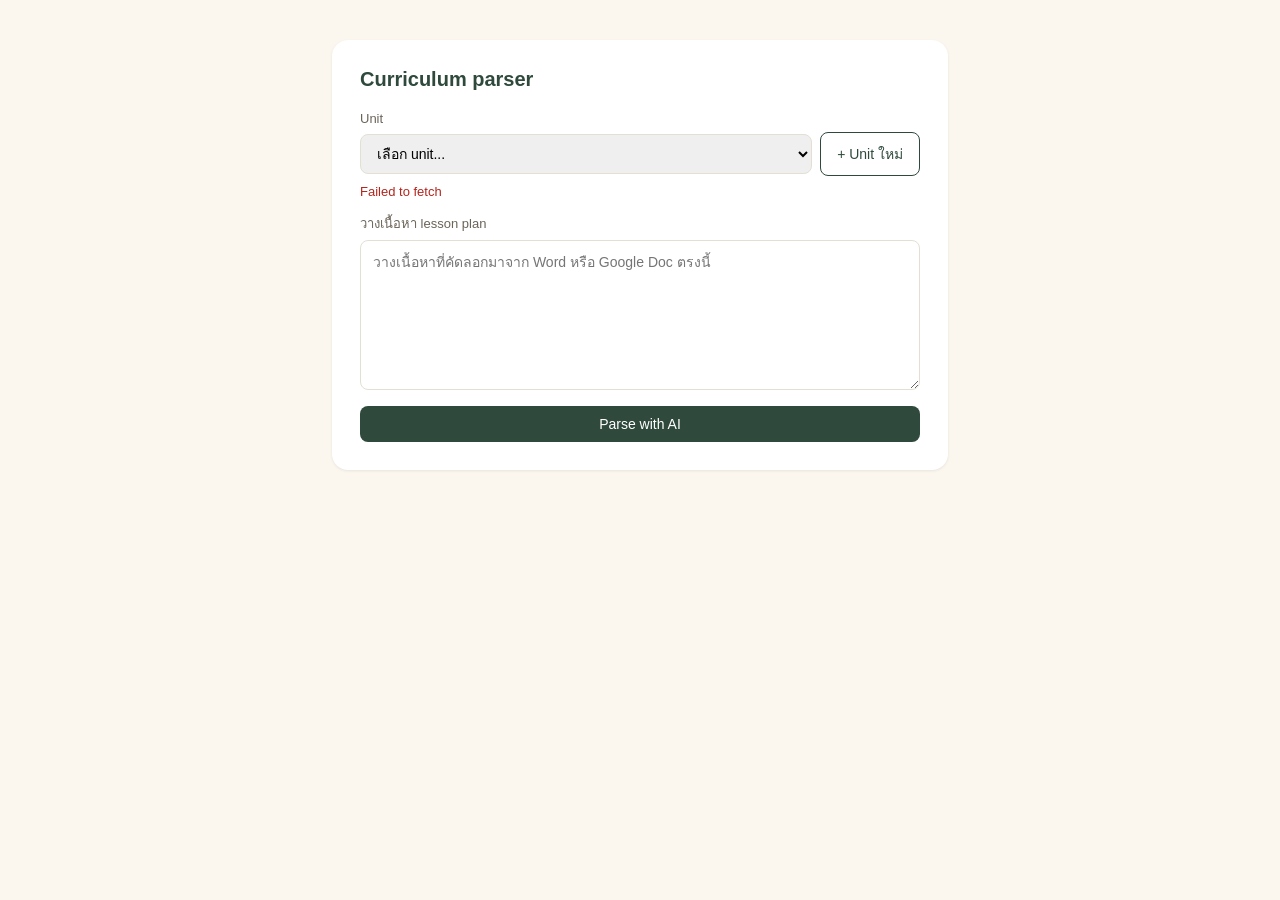
==== curriculum-parser.html @ 41b16c86 "Add files via upload" ====
<!DOCTYPE html>
<html lang="th">
<head>
<meta charset="UTF-8" />
<meta name="viewport" content="width=device-width, initial-scale=1.0" />
<title>Curriculum Parser — Little Beaver Lab</title>
<style>
  body {
    font-family: 'Segoe UI', sans-serif;
    background: #FBF7EE;
    margin: 0;
    padding: 40px 20px;
    display: flex;
    justify-content: center;
  }
  .card {
    background: #FFFFFF;
    border-radius: 16px;
    padding: 28px;
    max-width: 560px;
    width: 100%;
    box-shadow: 0 1px 3px rgba(0,0,0,0.08);
  }
  h1 {
    font-size: 20px;
    font-weight: 600;
    color: #2F4A3C;
    margin: 0 0 20px;
  }
  label {
    font-size: 13px;
    color: #6B6459;
    display: block;
    margin: 14px 0 6px;
  }
  select, input, textarea {
    width: 100%;
    padding: 10px 12px;
    border-radius: 8px;
    border: 1px solid #E4DFD3;
    font-size: 14px;
    box-sizing: border-box;
    font-family: inherit;
  }
  textarea { resize: vertical; }
  .row { display: flex; gap: 8px; align-items: center; margin: 4px 0; }
  .row > * { flex: 1; }
  button {
    border-radius: 8px;
    padding: 10px 16px;
    font-size: 14px;
    cursor: pointer;
    font-family: inherit;
  }
  .btn-primary { background: #2F4A3C; color: #fff; border: none; width: 100%; margin-top: 12px; }
  .btn-ghost { background: transparent; color: #2F4A3C; border: 1px solid #2F4A3C; }
  .muted { font-size: 13px; color: #6B6459; margin: 14px 0; }
  .error { font-size: 13px; color: #B3261E; margin: 8px 0; }
  .success { font-size: 14px; color: #2F4A3C; margin: 14px 0; }
  .variant-card {
    border: 1px solid #E4DFD3;
    border-radius: 10px;
    padding: 10px;
    margin-bottom: 8px;
  }
  .variant-card textarea, .variant-card input { margin-bottom: 8px; }
  .hidden { display: none; }
</style>
</head>
<body>

<div class="card">
  <h1>Curriculum parser</h1>

  <!-- TODO: replace with your deployed Apps Script Web App URL -->
  <script>
    const APPS_SCRIPT_URL = 'https://script.google.com/macros/s/AKfycbwXh728vhh56Md1gQSofPw__G2yK5a_TlX81lbiy2-rKs0EtFURJiyPQ0HlWnpW5mQ9kA/exec';
  </script>

  <label for="unit-select">Unit</label>
  <div class="row">
    <select id="unit-select">
      <option value="">เลือก unit...</option>
    </select>
    <button class="btn-ghost" id="toggle-new-unit" style="flex: 0 0 auto;">+ Unit ใหม่</button>
  </div>

  <div id="new-unit-row" class="row hidden">
    <input id="new-unit-name" placeholder="ชื่อ unit เช่น Earth & Ocean Science" />
    <button class="btn-ghost" id="create-unit-btn" style="flex: 0 0 auto;">สร้าง</button>
  </div>

  <p id="error-box" class="error hidden"></p>

  <div id="stage-paste">
    <label for="raw-text">วางเนื้อหา lesson plan</label>
    <textarea id="raw-text" rows="8" placeholder="วางเนื้อหาที่คัดลอกมาจาก Word หรือ Google Doc ตรงนี้"></textarea>
    <button class="btn-primary" id="parse-btn">Parse with AI</button>
  </div>

  <p id="stage-loading" class="muted hidden">กำลังจัดโครงสร้างข้อมูล...</p>

  <div id="stage-preview" class="hidden">
    <p class="muted">ตรวจสอบและแก้ไขก่อนบันทึก</p>

    <label>Session title</label>
    <input id="p-title" />

    <label>Big idea</label>
    <input id="p-bigidea" />

    <label>Thread note</label>
    <input id="p-threadnote" placeholder="ความเชื่อมโยงกับ session ก่อน/หลัง (ถ้ามี)" />

    <label>Age variants</label>
    <div id="variants-container"></div>
    <button class="btn-ghost" id="add-variant-btn">+ เพิ่ม age variant ที่ตกหล่น</button>

    <div class="row">
      <button class="btn-ghost" id="start-over-btn">แก้ข้อความเดิม</button>
      <button class="btn-primary" id="save-btn" style="margin-top: 0;">บันทึกเข้าหลักสูตร</button>
    </div>
  </div>

  <p id="stage-saving" class="muted hidden">กำลังบันทึก...</p>

  <div id="stage-done" class="hidden">
    <p class="success">บันทึกเข้า Sessions และ SessionAgeVariants แล้ว</p>
    <button class="btn-primary" id="parse-next-btn">Parse session ถัดไป</button>
  </div>
</div>

<script>
let currentPreview = null;

async function callApi(action, payload) {
  const res = await fetch(APPS_SCRIPT_URL, {
    method: 'POST',
    body: JSON.stringify({ action, ...(payload || {}) })
  });
  const json = await res.json();
  if (!json.success) throw new Error(json.error || 'Unknown error');
  return json.data;
}

function showError(msg) {
  const box = document.getElementById('error-box');
  box.textContent = msg;
  box.classList.remove('hidden');
}

function clearError() {
  document.getElementById('error-box').classList.add('hidden');
}

function showStage(name) {
  ['paste', 'loading', 'preview', 'saving', 'done'].forEach((s) => {
    document.getElementById('stage-' + s).classList.toggle('hidden', s !== name);
  });
}

async function loadUnits() {
  try {
    const units = await callApi('listUnits');
    const select = document.getElementById('unit-select');
    select.innerHTML = '<option value="">เลือก unit...</option>';
    units.forEach((u) => {
      const opt = document.createElement('option');
      opt.value = u.UnitID;
      opt.textContent = u.Name;
      select.appendChild(opt);
    });
  } catch (e) {
    showError(e.message);
  }
}

document.getElementById('toggle-new-unit').addEventListener('click', () => {
  document.getElementById('new-unit-row').classList.toggle('hidden');
});

document.getElementById('create-unit-btn').addEventListener('click', async () => {
  const name = document.getElementById('new-unit-name').value.trim();
  if (!name) return;
  clearError();
  try {
    const data = await callApi('createUnit', { name, subject: '', type: 'Weekly Class' });
    await loadUnits();
    document.getElementById('unit-select').value = data.unitId;
    document.getElementById('new-unit-row').classList.add('hidden');
    document.getElementById('new-unit-name').value = '';
  } catch (e) {
    showError(e.message);
  }
});

document.getElementById('parse-btn').addEventListener('click', async () => {
  clearError();
  const unitId = document.getElementById('unit-select').value;
  const rawText = document.getElementById('raw-text').value.trim();
  if (!unitId) { showError('เลือก unit ก่อนค่อย parse'); return; }
  if (!rawText) { showError('วางเนื้อหา lesson plan ก่อนถึงจะ parse ได้'); return; }

  showStage('loading');
  try {
    const data = await callApi('parseLessonPlan', { rawText });
    currentPreview = data;
    renderPreview();
    showStage('preview');
  } catch (e) {
    showError(e.message);
    showStage('paste');
  }
});

function renderPreview() {
  document.getElementById('p-title').value = currentPreview.sessionTitle || '';
  document.getElementById('p-bigidea').value = currentPreview.bigIdea || '';
  document.getElementById('p-threadnote').value = currentPreview.threadNote || '';
  renderVariants();
}

function renderVariants() {
  const container = document.getElementById('variants-container');
  container.innerHTML = '';
  currentPreview.ageVariants.forEach((v, i) => {
    const div = document.createElement('div');
    div.className = 'variant-card';
    div.innerHTML =
      '<div class="row">' +
        '<input data-field="ageGroup" data-index="' + i + '" value="' + escapeHtml(v.ageGroup) + '" placeholder="ช่วงอายุ" style="flex: 0 0 140px;" />' +
        '<button class="btn-ghost remove-variant" data-index="' + i + '" style="flex: 0 0 auto;">ลบ</button>' +
      '</div>' +
      '<textarea data-field="objectives" data-index="' + i + '" rows="2" placeholder="Objectives">' + escapeHtml(v.objectives) + '</textarea>' +
      '<input data-field="materials" data-index="' + i + '" value="' + escapeHtml(v.materials) + '" placeholder="Materials" />';
    container.appendChild(div);
  });

  container.querySelectorAll('[data-field]').forEach((el) => {
    el.addEventListener('input', (e) => {
      const idx = parseInt(e.target.getAttribute('data-index'), 10);
      const field = e.target.getAttribute('data-field');
      currentPreview.ageVariants[idx][field] = e.target.value;
    });
  });

  container.querySelectorAll('.remove-variant').forEach((btn) => {
    btn.addEventListener('click', (e) => {
      const idx = parseInt(e.target.getAttribute('data-index'), 10);
      currentPreview.ageVariants.splice(idx, 1);
      renderVariants();
    });
  });
}

function escapeHtml(str) {
  const div = document.createElement('div');
  div.textContent = str || '';
  return div.innerHTML;
}

document.getElementById('add-variant-btn').addEventListener('click', () => {
  currentPreview.ageVariants.push({ ageGroup: '', objectives: '', materials: '', standards: '' });
  renderVariants();
});

document.getElementById('p-title').addEventListener('input', (e) => { currentPreview.sessionTitle = e.target.value; });
document.getElementById('p-bigidea').addEventListener('input', (e) => { currentPreview.bigIdea = e.target.value; });
document.getElementById('p-threadnote').addEventListener('input', (e) => { currentPreview.threadNote = e.target.value; });

document.getElementById('start-over-btn').addEventListener('click', () => {
  currentPreview = null;
  document.getElementById('raw-text').value = '';
  clearError();
  showStage('paste');
});

document.getElementById('save-btn').addEventListener('click', async () => {
  clearError();
  const unitId = document.getElementById('unit-select').value;
  if (!currentPreview.sessionTitle.trim()) { showError('ใส่ชื่อ session ก่อนบันทึก'); return; }

  showStage('saving');
  try {
    await callApi('saveParsedSession', { unitId, parsed: currentPreview });
    showStage('done');
  } catch (e) {
    showError(e.message);
    showStage('preview');
  }
});

document.getElementById('parse-next-btn').addEventListener('click', () => {
  currentPreview = null;
  document.getElementById('raw-text').value = '';
  clearError();
  showStage('paste');
});

loadUnits();
</script>

</body>
</html>
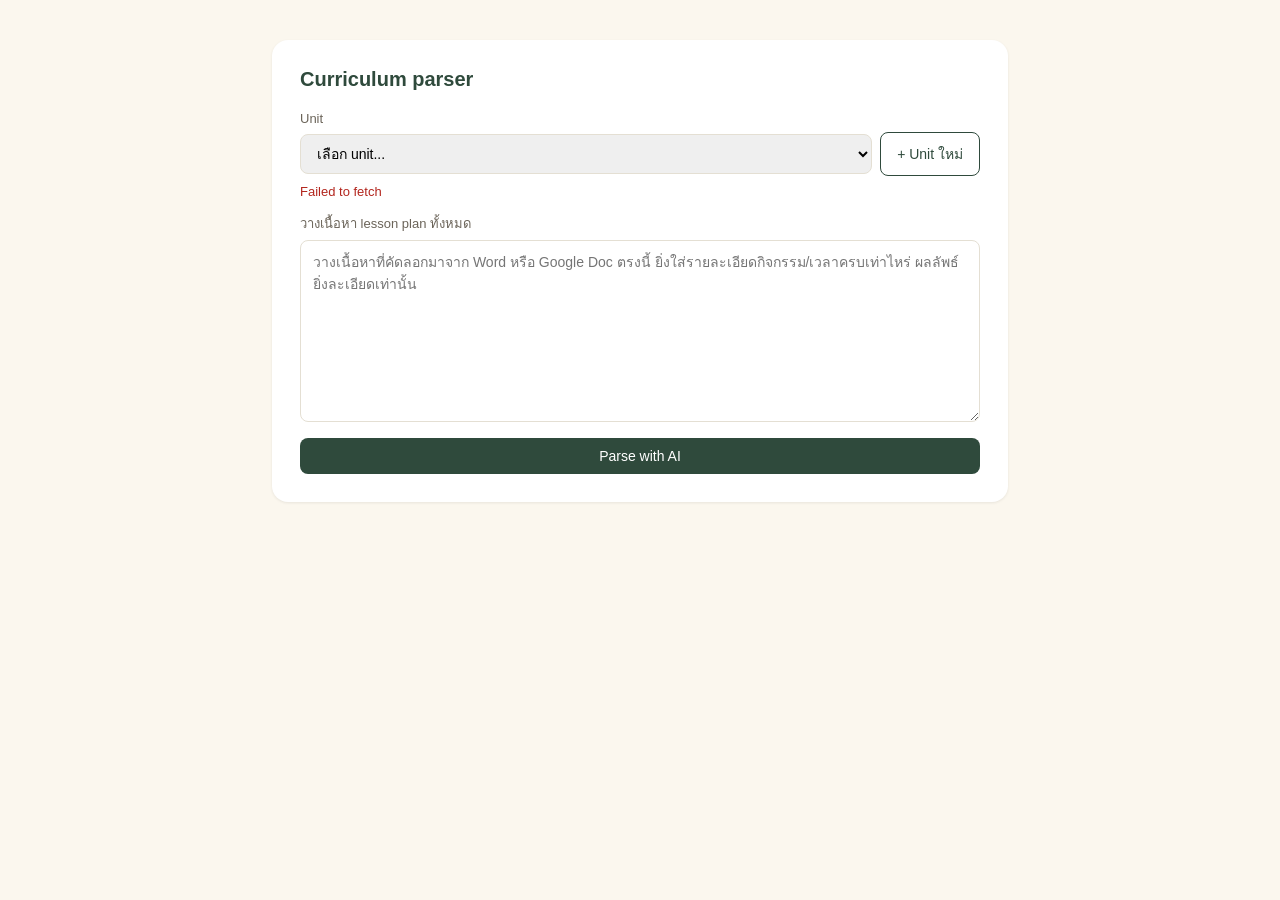
==== commit b6335abc: "Add files via upload" ====
--- a/curriculum-parser.html
+++ b/curriculum-parser.html
@@ -17,53 +17,60 @@
     background: #FFFFFF;
     border-radius: 16px;
     padding: 28px;
-    max-width: 560px;
+    max-width: 680px;
     width: 100%;
     box-shadow: 0 1px 3px rgba(0,0,0,0.08);
   }
-  h1 {
-    font-size: 20px;
-    font-weight: 600;
-    color: #2F4A3C;
-    margin: 0 0 20px;
-  }
-  label {
-    font-size: 13px;
-    color: #6B6459;
-    display: block;
-    margin: 14px 0 6px;
-  }
+  h1 { font-size: 20px; font-weight: 600; color: #2F4A3C; margin: 0 0 20px; }
+  h2 { font-size: 15px; font-weight: 600; color: #2F4A3C; margin: 0 0 4px; }
+  label { font-size: 13px; color: #6B6459; display: block; margin: 14px 0 6px; }
   select, input, textarea {
-    width: 100%;
-    padding: 10px 12px;
-    border-radius: 8px;
-    border: 1px solid #E4DFD3;
-    font-size: 14px;
-    box-sizing: border-box;
-    font-family: inherit;
+    width: 100%; padding: 10px 12px; border-radius: 8px;
+    border: 1px solid #E4DFD3; font-size: 14px; box-sizing: border-box; font-family: inherit;
   }
   textarea { resize: vertical; }
   .row { display: flex; gap: 8px; align-items: center; margin: 4px 0; }
   .row > * { flex: 1; }
   button {
-    border-radius: 8px;
-    padding: 10px 16px;
-    font-size: 14px;
-    cursor: pointer;
-    font-family: inherit;
+    border-radius: 8px; padding: 10px 16px; font-size: 14px; cursor: pointer; font-family: inherit;
   }
   .btn-primary { background: #2F4A3C; color: #fff; border: none; width: 100%; margin-top: 12px; }
+  .btn-secondary { background: #C9762E; color: #fff; border: none; width: 100%; margin-top: 8px; }
   .btn-ghost { background: transparent; color: #2F4A3C; border: 1px solid #2F4A3C; }
   .muted { font-size: 13px; color: #6B6459; margin: 14px 0; }
   .error { font-size: 13px; color: #B3261E; margin: 8px 0; }
   .success { font-size: 14px; color: #2F4A3C; margin: 14px 0; }
-  .variant-card {
-    border: 1px solid #E4DFD3;
-    border-radius: 10px;
-    padding: 10px;
-    margin-bottom: 8px;
-  }
-  .variant-card textarea, .variant-card input { margin-bottom: 8px; }
+  .age-block {
+    border: 1px solid #E4DFD3; border-radius: 12px; padding: 14px; margin-bottom: 14px;
+  }
+  .age-tag {
+    display: inline-block; font-size: 12px; font-weight: 600; background: #EFEAE0;
+    color: #2F4A3C; padding: 3px 10px; border-radius: 6px; margin-bottom: 10px;
+  }
+  .step-row {
+    display: flex; gap: 10px; align-items: flex-start; padding: 8px 0;
+    border-top: 1px solid #F0ECE2;
+  }
+  .step-row:first-of-type { border-top: none; }
+  .step-num { font-size: 13px; color: #9C9384; width: 20px; flex: none; padding-top: 6px; }
+  .step-time { font-size: 12px; color: #9C9384; width: 90px; flex: none; padding-top: 6px; }
+  .step-main { flex: 1; }
+  .step-activity { font-size: 14px; color: #2F2A22; margin-bottom: 6px; }
+  .toggle-group { display: flex; gap: 6px; margin-bottom: 6px; }
+  .toggle-btn {
+    font-size: 12px; padding: 5px 10px; border-radius: 6px; border: 1px solid #E4DFD3;
+    background: #fff; color: #6B6459; cursor: pointer;
+  }
+  .toggle-btn.active-followed { background: #E7F0E9; border-color: #2F4A3C; color: #2F4A3C; }
+  .toggle-btn.active-adapted { background: #FCEFE2; border-color: #C9762E; color: #C9762E; }
+  .replacement-input { display: none; }
+  .replacement-input.show { display: block; }
+  .output-block {
+    border: 1px solid #E4DFD3; border-radius: 10px; padding: 12px; margin-bottom: 10px; background: #FBF9F5;
+  }
+  .output-block ul { margin: 6px 0 0; padding-left: 18px; font-size: 13px; }
+  .output-block p { font-size: 13px; margin: 6px 0 0; }
+  .copy-btn { font-size: 12px; margin-top: 8px; padding: 6px 10px; }
   .hidden { display: none; }
 </style>
 </head>
@@ -72,7 +79,6 @@
 <div class="card">
   <h1>Curriculum parser</h1>
 
-  <!-- TODO: replace with your deployed Apps Script Web App URL -->
   <script>
     const APPS_SCRIPT_URL = 'https://script.google.com/macros/s/AKfycbwXh728vhh56Md1gQSofPw__G2yK5a_TlX81lbiy2-rKs0EtFURJiyPQ0HlWnpW5mQ9kA/exec';
   </script>
@@ -93,15 +99,15 @@
   <p id="error-box" class="error hidden"></p>
 
   <div id="stage-paste">
-    <label for="raw-text">วางเนื้อหา lesson plan</label>
-    <textarea id="raw-text" rows="8" placeholder="วางเนื้อหาที่คัดลอกมาจาก Word หรือ Google Doc ตรงนี้"></textarea>
+    <label for="raw-text">วางเนื้อหา lesson plan ทั้งหมด</label>
+    <textarea id="raw-text" rows="10" placeholder="วางเนื้อหาที่คัดลอกมาจาก Word หรือ Google Doc ตรงนี้ ยิ่งใส่รายละเอียดกิจกรรม/เวลาครบเท่าไหร่ ผลลัพธ์ยิ่งละเอียดเท่านั้น"></textarea>
     <button class="btn-primary" id="parse-btn">Parse with AI</button>
   </div>
 
   <p id="stage-loading" class="muted hidden">กำลังจัดโครงสร้างข้อมูล...</p>
 
   <div id="stage-preview" class="hidden">
-    <p class="muted">ตรวจสอบและแก้ไขก่อนบันทึก</p>
+    <p class="muted">ตรวจสอบชื่อ session แล้วทำเครื่องหมายว่าแต่ละขั้นสอนตามแผนหรือปรับเปลี่ยน</p>
 
     <label>Session title</label>
     <input id="p-title" />
@@ -109,24 +115,28 @@
     <label>Big idea</label>
     <input id="p-bigidea" />
 
-    <label>Thread note</label>
-    <input id="p-threadnote" placeholder="ความเชื่อมโยงกับ session ก่อน/หลัง (ถ้ามี)" />
-
-    <label>Age variants</label>
-    <div id="variants-container"></div>
-    <button class="btn-ghost" id="add-variant-btn">+ เพิ่ม age variant ที่ตกหล่น</button>
+    <div id="age-blocks-container"></div>
 
     <div class="row">
       <button class="btn-ghost" id="start-over-btn">แก้ข้อความเดิม</button>
-      <button class="btn-primary" id="save-btn" style="margin-top: 0;">บันทึกเข้าหลักสูตร</button>
+      <button class="btn-ghost" id="save-curriculum-btn">บันทึกเข้าหลักสูตร</button>
     </div>
+    <button class="btn-secondary" id="generate-btn">สร้าง Assessment + Parent Message</button>
   </div>
 
   <p id="stage-saving" class="muted hidden">กำลังบันทึก...</p>
-
-  <div id="stage-done" class="hidden">
-    <p class="success">บันทึกเข้า Sessions และ SessionAgeVariants แล้ว</p>
-    <button class="btn-primary" id="parse-next-btn">Parse session ถัดไป</button>
+  <p id="save-confirm" class="success hidden">บันทึกเข้า Sessions และ SessionAgeVariants แล้ว</p>
+
+  <p id="stage-generating" class="muted hidden">กำลังสร้าง Assessment และ Parent Message จากสิ่งที่สอนจริง...</p>
+
+  <div id="stage-results" class="hidden">
+    <h2>Assessment</h2>
+    <div id="assessment-results"></div>
+
+    <h2 style="margin-top: 18px;">Parent message</h2>
+    <div id="parent-results"></div>
+
+    <button class="btn-primary" id="restart-btn">Parse session ถัดไป</button>
   </div>
 </div>
 
@@ -148,15 +158,18 @@
   box.textContent = msg;
   box.classList.remove('hidden');
 }
-
 function clearError() {
   document.getElementById('error-box').classList.add('hidden');
 }
 
-function showStage(name) {
-  ['paste', 'loading', 'preview', 'saving', 'done'].forEach((s) => {
-    document.getElementById('stage-' + s).classList.toggle('hidden', s !== name);
-  });
+function showStage(names) {
+  const all = ['paste', 'loading', 'preview', 'saving', 'generating', 'results'];
+  all.forEach((s) => {
+    document.getElementById('stage-' + s).classList.toggle('hidden', names.indexOf(s) === -1);
+  });
+  if (names.indexOf('preview') === -1) {
+    document.getElementById('save-confirm').classList.add('hidden');
+  }
 }
 
 async function loadUnits() {
@@ -201,57 +214,20 @@
   if (!unitId) { showError('เลือก unit ก่อนค่อย parse'); return; }
   if (!rawText) { showError('วางเนื้อหา lesson plan ก่อนถึงจะ parse ได้'); return; }
 
-  showStage('loading');
+  showStage(['loading']);
   try {
     const data = await callApi('parseLessonPlan', { rawText });
+    data.ageVariants.forEach((v) => {
+      (v.activitySteps || []).forEach((s) => { s.status = 'followed'; s.replacement = ''; });
+    });
     currentPreview = data;
     renderPreview();
-    showStage('preview');
-  } catch (e) {
-    showError(e.message);
-    showStage('paste');
-  }
-});
-
-function renderPreview() {
-  document.getElementById('p-title').value = currentPreview.sessionTitle || '';
-  document.getElementById('p-bigidea').value = currentPreview.bigIdea || '';
-  document.getElementById('p-threadnote').value = currentPreview.threadNote || '';
-  renderVariants();
-}
-
-function renderVariants() {
-  const container = document.getElementById('variants-container');
-  container.innerHTML = '';
-  currentPreview.ageVariants.forEach((v, i) => {
-    const div = document.createElement('div');
-    div.className = 'variant-card';
-    div.innerHTML =
-      '<div class="row">' +
-        '<input data-field="ageGroup" data-index="' + i + '" value="' + escapeHtml(v.ageGroup) + '" placeholder="ช่วงอายุ" style="flex: 0 0 140px;" />' +
-        '<button class="btn-ghost remove-variant" data-index="' + i + '" style="flex: 0 0 auto;">ลบ</button>' +
-      '</div>' +
-      '<textarea data-field="objectives" data-index="' + i + '" rows="2" placeholder="Objectives">' + escapeHtml(v.objectives) + '</textarea>' +
-      '<input data-field="materials" data-index="' + i + '" value="' + escapeHtml(v.materials) + '" placeholder="Materials" />';
-    container.appendChild(div);
-  });
-
-  container.querySelectorAll('[data-field]').forEach((el) => {
-    el.addEventListener('input', (e) => {
-      const idx = parseInt(e.target.getAttribute('data-index'), 10);
-      const field = e.target.getAttribute('data-field');
-      currentPreview.ageVariants[idx][field] = e.target.value;
-    });
-  });
-
-  container.querySelectorAll('.remove-variant').forEach((btn) => {
-    btn.addEventListener('click', (e) => {
-      const idx = parseInt(e.target.getAttribute('data-index'), 10);
-      currentPreview.ageVariants.splice(idx, 1);
-      renderVariants();
-    });
-  });
-}
+    showStage(['preview']);
+  } catch (e) {
+    showError(e.message);
+    showStage(['paste']);
+  }
+});
 
 function escapeHtml(str) {
   const div = document.createElement('div');
@@ -259,42 +235,136 @@
   return div.innerHTML;
 }
 
-document.getElementById('add-variant-btn').addEventListener('click', () => {
-  currentPreview.ageVariants.push({ ageGroup: '', objectives: '', materials: '', standards: '' });
-  renderVariants();
-});
+function renderPreview() {
+  document.getElementById('p-title').value = currentPreview.sessionTitle || '';
+  document.getElementById('p-bigidea').value = currentPreview.bigIdea || '';
+  renderAgeBlocks();
+}
+
+function renderAgeBlocks() {
+  const container = document.getElementById('age-blocks-container');
+  container.innerHTML = '';
+  currentPreview.ageVariants.forEach((variant, vi) => {
+    const block = document.createElement('div');
+    block.className = 'age-block';
+    let html = '<span class="age-tag">' + escapeHtml(variant.ageGroup) + '</span>';
+    if (!variant.activitySteps || variant.activitySteps.length === 0) {
+      html += '<p class="muted" style="margin:4px 0;">ไม่พบขั้นกิจกรรมแยกในต้นฉบับสำหรับกลุ่มนี้</p>';
+    }
+    (variant.activitySteps || []).forEach((step, si) => {
+      const followedActive = step.status === 'followed' ? 'active-followed' : '';
+      const adaptedActive = step.status === 'adapted' ? 'active-adapted' : '';
+      const showReplacement = step.status === 'adapted' ? 'show' : '';
+      html +=
+        '<div class="step-row">' +
+          '<div class="step-num">' + (si + 1) + '.</div>' +
+          '<div class="step-time">' + escapeHtml(step.time || '-') + '</div>' +
+          '<div class="step-main">' +
+            '<div class="step-activity">' + escapeHtml(step.activity) + '</div>' +
+            '<div class="toggle-group">' +
+              '<button type="button" class="toggle-btn ' + followedActive + '" data-vi="' + vi + '" data-si="' + si + '" data-status="followed">✓ ทำตามแผน</button>' +
+              '<button type="button" class="toggle-btn ' + adaptedActive + '" data-vi="' + vi + '" data-si="' + si + '" data-status="adapted">✗ ปรับเปลี่ยน</button>' +
+            '</div>' +
+            '<input type="text" class="replacement-input ' + showReplacement + '" data-vi="' + vi + '" data-si="' + si + '" placeholder="สอนจริงทำอะไรแทน" value="' + escapeHtml(step.replacement) + '" />' +
+          '</div>' +
+        '</div>';
+    });
+    block.innerHTML = html;
+    container.appendChild(block);
+  });
+
+  container.querySelectorAll('.toggle-btn').forEach((btn) => {
+    btn.addEventListener('click', (e) => {
+      const vi = parseInt(e.target.getAttribute('data-vi'), 10);
+      const si = parseInt(e.target.getAttribute('data-si'), 10);
+      const status = e.target.getAttribute('data-status');
+      currentPreview.ageVariants[vi].activitySteps[si].status = status;
+      renderAgeBlocks();
+    });
+  });
+
+  container.querySelectorAll('.replacement-input').forEach((input) => {
+    input.addEventListener('input', (e) => {
+      const vi = parseInt(e.target.getAttribute('data-vi'), 10);
+      const si = parseInt(e.target.getAttribute('data-si'), 10);
+      currentPreview.ageVariants[vi].activitySteps[si].replacement = e.target.value;
+    });
+  });
+}
 
 document.getElementById('p-title').addEventListener('input', (e) => { currentPreview.sessionTitle = e.target.value; });
 document.getElementById('p-bigidea').addEventListener('input', (e) => { currentPreview.bigIdea = e.target.value; });
-document.getElementById('p-threadnote').addEventListener('input', (e) => { currentPreview.threadNote = e.target.value; });
 
 document.getElementById('start-over-btn').addEventListener('click', () => {
   currentPreview = null;
   document.getElementById('raw-text').value = '';
   clearError();
-  showStage('paste');
-});
-
-document.getElementById('save-btn').addEventListener('click', async () => {
+  showStage(['paste']);
+});
+
+document.getElementById('save-curriculum-btn').addEventListener('click', async () => {
   clearError();
   const unitId = document.getElementById('unit-select').value;
   if (!currentPreview.sessionTitle.trim()) { showError('ใส่ชื่อ session ก่อนบันทึก'); return; }
-
-  showStage('saving');
   try {
     await callApi('saveParsedSession', { unitId, parsed: currentPreview });
-    showStage('done');
-  } catch (e) {
-    showError(e.message);
-    showStage('preview');
-  }
-});
-
-document.getElementById('parse-next-btn').addEventListener('click', () => {
+    document.getElementById('save-confirm').classList.remove('hidden');
+  } catch (e) {
+    showError(e.message);
+  }
+});
+
+document.getElementById('generate-btn').addEventListener('click', async () => {
+  clearError();
+  showStage(['generating']);
+  try {
+    const data = await callApi('generateOutputs', { sessionData: currentPreview });
+    renderResults(data);
+    showStage(['results']);
+  } catch (e) {
+    showError(e.message);
+    showStage(['preview']);
+  }
+});
+
+function renderResults(data) {
+  const aBox = document.getElementById('assessment-results');
+  aBox.innerHTML = '';
+  data.assessments.forEach((a) => {
+    const div = document.createElement('div');
+    div.className = 'output-block';
+    let html = '<span class="age-tag">' + escapeHtml(a.ageGroup) + '</span><ul>';
+    a.criteria.forEach((c) => { html += '<li>' + escapeHtml(c) + '</li>'; });
+    html += '</ul>';
+    div.innerHTML = html;
+    aBox.appendChild(div);
+  });
+
+  const pBox = document.getElementById('parent-results');
+  pBox.innerHTML = '';
+  data.parentMessages.forEach((pm) => {
+    const div = document.createElement('div');
+    div.className = 'output-block';
+    div.innerHTML =
+      '<span class="age-tag">' + escapeHtml(pm.ageGroup) + '</span>' +
+      '<p>' + escapeHtml(pm.message) + '</p>' +
+      '<button type="button" class="btn-ghost copy-btn" data-text="' + escapeHtml(pm.message) + '">คัดลอกข้อความ</button>';
+    pBox.appendChild(div);
+  });
+
+  pBox.querySelectorAll('.copy-btn').forEach((btn) => {
+    btn.addEventListener('click', (e) => {
+      const text = e.target.getAttribute('data-text');
+      window.prompt('คัดลอกข้อความนี้ (Ctrl+A แล้ว Ctrl+C):', text);
+    });
+  });
+}
+
+document.getElementById('restart-btn').addEventListener('click', () => {
   currentPreview = null;
   document.getElementById('raw-text').value = '';
   clearError();
-  showStage('paste');
+  showStage(['paste']);
 });
 
 loadUnits();
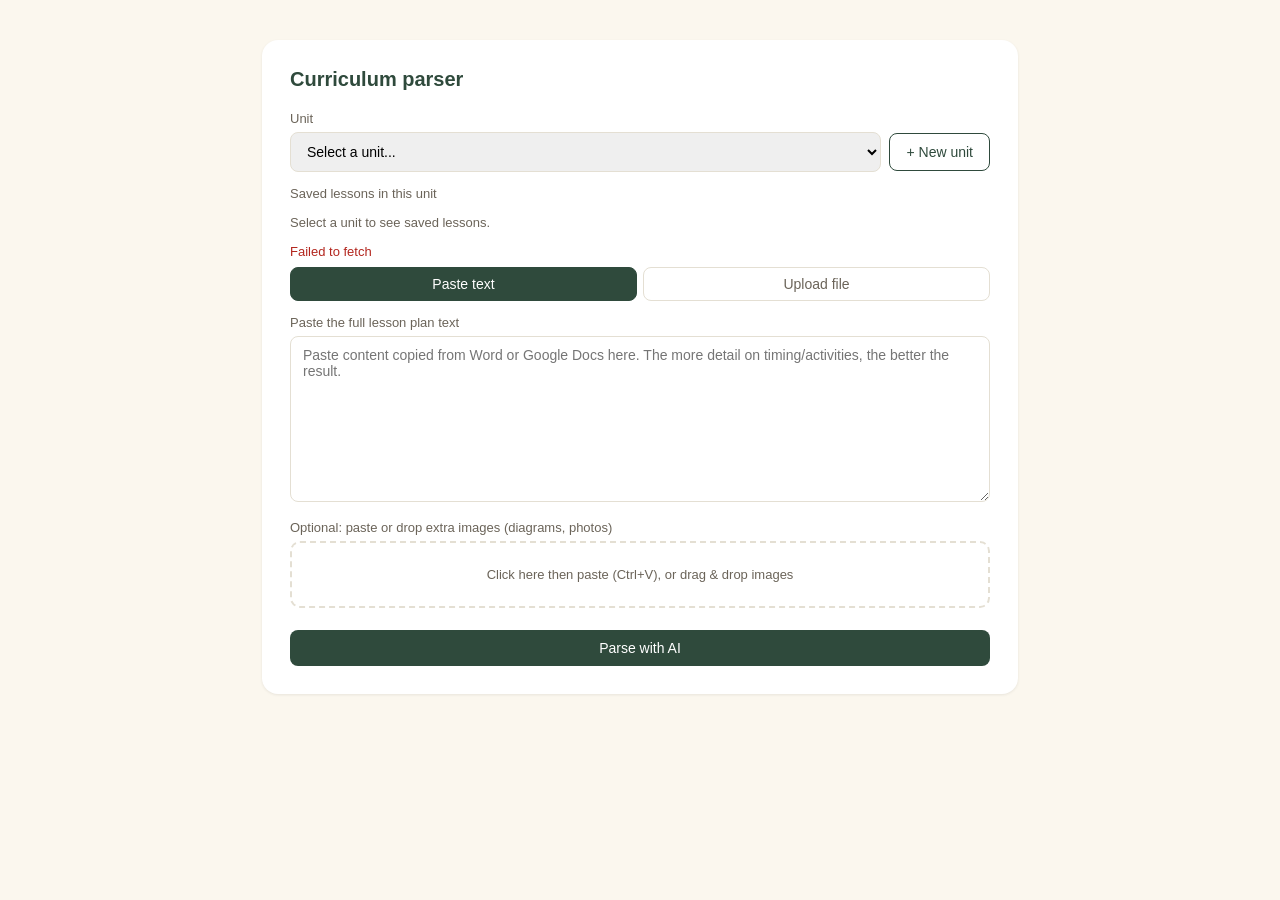
==== commit aaf9f065: "Add files via upload" ====
--- a/curriculum-parser.html
+++ b/curriculum-parser.html
@@ -1,5 +1,5 @@
 <!DOCTYPE html>
-<html lang="th">
+<html lang="en">
 <head>
 <meta charset="UTF-8" />
 <meta name="viewport" content="width=device-width, initial-scale=1.0" />
@@ -17,7 +17,7 @@
     background: #FFFFFF;
     border-radius: 16px;
     padding: 28px;
-    max-width: 680px;
+    max-width: 700px;
     width: 100%;
     box-shadow: 0 1px 3px rgba(0,0,0,0.08);
   }
@@ -36,21 +36,36 @@
   }
   .btn-primary { background: #2F4A3C; color: #fff; border: none; width: 100%; margin-top: 12px; }
   .btn-secondary { background: #C9762E; color: #fff; border: none; width: 100%; margin-top: 8px; }
+  .btn-danger { background: #B3261E; color: #fff; border: none; }
   .btn-ghost { background: transparent; color: #2F4A3C; border: 1px solid #2F4A3C; }
   .muted { font-size: 13px; color: #6B6459; margin: 14px 0; }
   .error { font-size: 13px; color: #B3261E; margin: 8px 0; }
   .success { font-size: 14px; color: #2F4A3C; margin: 14px 0; }
-  .age-block {
-    border: 1px solid #E4DFD3; border-radius: 12px; padding: 14px; margin-bottom: 14px;
-  }
+  .tabs { display: flex; gap: 6px; margin-bottom: 10px; }
+  .tab-btn {
+    flex: 1; padding: 8px; border: 1px solid #E4DFD3; background: #fff; color: #6B6459; border-radius: 8px; cursor: pointer;
+  }
+  .tab-btn.active { background: #2F4A3C; color: #fff; border-color: #2F4A3C; }
+  .tab-panel { display: none; }
+  .tab-panel.active { display: block; }
+  .drop-zone {
+    border: 2px dashed #E4DFD3; border-radius: 10px; padding: 24px; text-align: center;
+    color: #6B6459; font-size: 13px; cursor: pointer; margin-bottom: 10px;
+  }
+  .drop-zone.drag-over { border-color: #2F4A3C; background: #F5F2E9; }
+  .image-thumbs { display: flex; gap: 6px; flex-wrap: wrap; margin-top: 8px; }
+  .image-thumbs img { width: 60px; height: 60px; object-fit: cover; border-radius: 6px; border: 1px solid #E4DFD3; }
+  .file-chip {
+    display: inline-flex; align-items: center; gap: 8px; background: #F5F2E9; border-radius: 8px;
+    padding: 6px 10px; font-size: 13px; margin-top: 8px;
+  }
+  .file-chip button { padding: 2px 8px; font-size: 12px; }
+  .age-block { border: 1px solid #E4DFD3; border-radius: 12px; padding: 14px; margin-bottom: 14px; }
   .age-tag {
     display: inline-block; font-size: 12px; font-weight: 600; background: #EFEAE0;
     color: #2F4A3C; padding: 3px 10px; border-radius: 6px; margin-bottom: 10px;
   }
-  .step-row {
-    display: flex; gap: 10px; align-items: flex-start; padding: 8px 0;
-    border-top: 1px solid #F0ECE2;
-  }
+  .step-row { display: flex; gap: 10px; align-items: flex-start; padding: 8px 0; border-top: 1px solid #F0ECE2; }
   .step-row:first-of-type { border-top: none; }
   .step-num { font-size: 13px; color: #9C9384; width: 20px; flex: none; padding-top: 6px; }
   .step-time { font-size: 12px; color: #9C9384; width: 90px; flex: none; padding-top: 6px; }
@@ -65,12 +80,16 @@
   .toggle-btn.active-adapted { background: #FCEFE2; border-color: #C9762E; color: #C9762E; }
   .replacement-input { display: none; }
   .replacement-input.show { display: block; }
-  .output-block {
-    border: 1px solid #E4DFD3; border-radius: 10px; padding: 12px; margin-bottom: 10px; background: #FBF9F5;
-  }
+  .output-block { border: 1px solid #E4DFD3; border-radius: 10px; padding: 12px; margin-bottom: 10px; background: #FBF9F5; }
   .output-block ul { margin: 6px 0 0; padding-left: 18px; font-size: 13px; }
   .output-block p { font-size: 13px; margin: 6px 0 0; }
   .copy-btn { font-size: 12px; margin-top: 8px; padding: 6px 10px; }
+  .lesson-list-item {
+    display: flex; justify-content: space-between; align-items: center;
+    border: 1px solid #E4DFD3; border-radius: 8px; padding: 8px 12px; margin-bottom: 6px; font-size: 13px;
+  }
+  .lesson-list-item button { padding: 4px 10px; font-size: 12px; }
+  .lesson-picker-item { border-bottom: 1px solid #F0ECE2; padding: 8px 0; font-size: 13px; }
   .hidden { display: none; }
 </style>
 </head>
@@ -80,34 +99,64 @@
   <h1>Curriculum parser</h1>
 
   <script>
-    const APPS_SCRIPT_URL = 'https://script.google.com/macros/s/AKfycbwXh728vhh56Md1gQSofPw__G2yK5a_TlX81lbiy2-rKs0EtFURJiyPQ0HlWnpW5mQ9kA/exec';
+    const APPS_SCRIPT_URL = 'https://script.google.com/macros/s/AKfycbwDTpZ4Cyx3w1A5XN-EdM8vMtcP45cm_vDzfhUvTLPIXyhs5TIpYTa0l3Fepy68OxVP_w/exec';
   </script>
 
   <label for="unit-select">Unit</label>
   <div class="row">
     <select id="unit-select">
-      <option value="">เลือก unit...</option>
+      <option value="">Select a unit...</option>
     </select>
-    <button class="btn-ghost" id="toggle-new-unit" style="flex: 0 0 auto;">+ Unit ใหม่</button>
+    <button class="btn-ghost" id="toggle-new-unit" style="flex: 0 0 auto;">+ New unit</button>
   </div>
-
   <div id="new-unit-row" class="row hidden">
-    <input id="new-unit-name" placeholder="ชื่อ unit เช่น Earth & Ocean Science" />
-    <button class="btn-ghost" id="create-unit-btn" style="flex: 0 0 auto;">สร้าง</button>
+    <input id="new-unit-name" placeholder="Unit name, e.g. Earth & Ocean Science" />
+    <button class="btn-ghost" id="create-unit-btn" style="flex: 0 0 auto;">Create</button>
   </div>
 
+  <label>Saved lessons in this unit</label>
+  <div id="saved-lessons-list" class="muted">Select a unit to see saved lessons.</div>
+
   <p id="error-box" class="error hidden"></p>
 
-  <div id="stage-paste">
-    <label for="raw-text">วางเนื้อหา lesson plan ทั้งหมด</label>
-    <textarea id="raw-text" rows="10" placeholder="วางเนื้อหาที่คัดลอกมาจาก Word หรือ Google Doc ตรงนี้ ยิ่งใส่รายละเอียดกิจกรรม/เวลาครบเท่าไหร่ ผลลัพธ์ยิ่งละเอียดเท่านั้น"></textarea>
+  <!-- ===== INPUT STAGE ===== -->
+  <div id="stage-input">
+    <div class="tabs">
+      <button class="tab-btn active" data-tab="paste">Paste text</button>
+      <button class="tab-btn" data-tab="file">Upload file</button>
+    </div>
+
+    <div id="tab-paste" class="tab-panel active">
+      <label for="raw-text">Paste the full lesson plan text</label>
+      <textarea id="raw-text" rows="9" placeholder="Paste content copied from Word or Google Docs here. The more detail on timing/activities, the better the result."></textarea>
+
+      <label>Optional: paste or drop extra images (diagrams, photos)</label>
+      <div class="drop-zone" id="image-drop-zone" tabindex="0">Click here then paste (Ctrl+V), or drag & drop images</div>
+      <div class="image-thumbs" id="image-thumbs"></div>
+    </div>
+
+    <div id="tab-file" class="tab-panel">
+      <label>Upload a lesson plan file (.docx, .pdf, or an image)</label>
+      <div class="drop-zone" id="file-drop-zone">Click to choose a file, or drag & drop it here</div>
+      <input type="file" id="file-input" accept=".docx,.pdf,image/*" style="display:none;" />
+      <div id="file-chip-container"></div>
+    </div>
+
     <button class="btn-primary" id="parse-btn">Parse with AI</button>
   </div>
 
-  <p id="stage-loading" class="muted hidden">กำลังจัดโครงสร้างข้อมูล...</p>
-
+  <p id="stage-loading" class="muted hidden">Structuring the content...</p>
+
+  <!-- ===== MULTI-LESSON PICKER ===== -->
+  <div id="stage-picker" class="hidden">
+    <p class="muted">Found multiple lessons in this input. Select one to review and save:</p>
+    <div id="picker-list"></div>
+    <button class="btn-ghost" id="picker-back-btn" style="margin-top: 10px;">Back</button>
+  </div>
+
+  <!-- ===== PREVIEW / EDIT STAGE ===== -->
   <div id="stage-preview" class="hidden">
-    <p class="muted">ตรวจสอบชื่อ session แล้วทำเครื่องหมายว่าแต่ละขั้นสอนตามแผนหรือปรับเปลี่ยน</p>
+    <p class="muted">Review the session, then mark each step as planned or adapted.</p>
 
     <label>Session title</label>
     <input id="p-title" />
@@ -118,30 +167,32 @@
     <div id="age-blocks-container"></div>
 
     <div class="row">
-      <button class="btn-ghost" id="start-over-btn">แก้ข้อความเดิม</button>
-      <button class="btn-ghost" id="save-curriculum-btn">บันทึกเข้าหลักสูตร</button>
+      <button class="btn-ghost" id="start-over-btn">Start over</button>
+      <button class="btn-ghost" id="save-curriculum-btn">Save to curriculum</button>
     </div>
-    <button class="btn-secondary" id="generate-btn">สร้าง Assessment + Parent Message</button>
+    <button class="btn-secondary" id="finish-btn">Mark finished & save log</button>
+    <button class="btn-secondary" id="generate-btn">Generate Assessment + Parent Message</button>
   </div>
 
-  <p id="stage-saving" class="muted hidden">กำลังบันทึก...</p>
-  <p id="save-confirm" class="success hidden">บันทึกเข้า Sessions และ SessionAgeVariants แล้ว</p>
-
-  <p id="stage-generating" class="muted hidden">กำลังสร้าง Assessment และ Parent Message จากสิ่งที่สอนจริง...</p>
+  <p id="save-confirm" class="success hidden">Saved to Sessions and SessionAgeVariants.</p>
+  <p id="finish-confirm" class="success hidden">Marked finished — logged to SessionLogs.</p>
+
+  <p id="stage-generating" class="muted hidden">Generating Assessment and Parent Message from what was actually taught...</p>
 
   <div id="stage-results" class="hidden">
     <h2>Assessment</h2>
     <div id="assessment-results"></div>
-
     <h2 style="margin-top: 18px;">Parent message</h2>
     <div id="parent-results"></div>
-
-    <button class="btn-primary" id="restart-btn">Parse session ถัดไป</button>
+    <button class="btn-primary" id="restart-btn">Parse next lesson</button>
   </div>
 </div>
 
 <script>
 let currentPreview = null;
+let pendingLessons = null;
+let pastedImages = [];
+let uploadedFile = null;
 
 async function callApi(action, payload) {
   const res = await fetch(APPS_SCRIPT_URL, {
@@ -158,34 +209,39 @@
   box.textContent = msg;
   box.classList.remove('hidden');
 }
-function clearError() {
-  document.getElementById('error-box').classList.add('hidden');
-}
+function clearError() { document.getElementById('error-box').classList.add('hidden'); }
 
 function showStage(names) {
-  const all = ['paste', 'loading', 'preview', 'saving', 'generating', 'results'];
+  const all = ['input', 'loading', 'picker', 'preview', 'generating', 'results'];
   all.forEach((s) => {
     document.getElementById('stage-' + s).classList.toggle('hidden', names.indexOf(s) === -1);
   });
   if (names.indexOf('preview') === -1) {
     document.getElementById('save-confirm').classList.add('hidden');
-  }
-}
+    document.getElementById('finish-confirm').classList.add('hidden');
+  }
+}
+
+function escapeHtml(str) {
+  const div = document.createElement('div');
+  div.textContent = str || '';
+  return div.innerHTML;
+}
+
+// ---------- Units ----------
 
 async function loadUnits() {
   try {
     const units = await callApi('listUnits');
     const select = document.getElementById('unit-select');
-    select.innerHTML = '<option value="">เลือก unit...</option>';
+    select.innerHTML = '<option value="">Select a unit...</option>';
     units.forEach((u) => {
       const opt = document.createElement('option');
       opt.value = u.UnitID;
       opt.textContent = u.Name;
       select.appendChild(opt);
     });
-  } catch (e) {
-    showError(e.message);
-  }
+  } catch (e) { showError(e.message); }
 }
 
 document.getElementById('toggle-new-unit').addEventListener('click', () => {
@@ -202,38 +258,215 @@
     document.getElementById('unit-select').value = data.unitId;
     document.getElementById('new-unit-row').classList.add('hidden');
     document.getElementById('new-unit-name').value = '';
-  } catch (e) {
-    showError(e.message);
-  }
-});
-
-document.getElementById('parse-btn').addEventListener('click', async () => {
-  clearError();
+    loadSavedLessons();
+  } catch (e) { showError(e.message); }
+});
+
+document.getElementById('unit-select').addEventListener('change', loadSavedLessons);
+
+// ---------- Saved lessons list (load / delete) ----------
+
+async function loadSavedLessons() {
   const unitId = document.getElementById('unit-select').value;
-  const rawText = document.getElementById('raw-text').value.trim();
-  if (!unitId) { showError('เลือก unit ก่อนค่อย parse'); return; }
-  if (!rawText) { showError('วางเนื้อหา lesson plan ก่อนถึงจะ parse ได้'); return; }
-
-  showStage(['loading']);
-  try {
-    const data = await callApi('parseLessonPlan', { rawText });
-    data.ageVariants.forEach((v) => {
-      (v.activitySteps || []).forEach((s) => { s.status = 'followed'; s.replacement = ''; });
-    });
+  const container = document.getElementById('saved-lessons-list');
+  if (!unitId) {
+    container.innerHTML = '<span class="muted">Select a unit to see saved lessons.</span>';
+    return;
+  }
+  container.innerHTML = '<span class="muted">Loading...</span>';
+  try {
+    const sessions = await callApi('listSessions', { unitId });
+    if (sessions.length === 0) {
+      container.innerHTML = '<span class="muted">No saved lessons yet in this unit.</span>';
+      return;
+    }
+    container.innerHTML = '';
+    sessions.forEach((s) => {
+      const div = document.createElement('div');
+      div.className = 'lesson-list-item';
+      div.innerHTML =
+        '<span>' + escapeHtml(s.title) + '</span>' +
+        '<span>' +
+          '<button class="btn-ghost" data-load="' + s.sessionId + '">Load</button> ' +
+          '<button class="btn-danger" data-delete="' + s.sessionId + '">Delete</button>' +
+        '</span>';
+      container.appendChild(div);
+    });
+    container.querySelectorAll('[data-load]').forEach((btn) => {
+      btn.addEventListener('click', () => loadSavedSession(btn.getAttribute('data-load')));
+    });
+    container.querySelectorAll('[data-delete]').forEach((btn) => {
+      btn.addEventListener('click', () => deleteSavedSession(btn.getAttribute('data-delete')));
+    });
+  } catch (e) { showError(e.message); }
+}
+
+async function loadSavedSession(sessionId) {
+  clearError();
+  try {
+    const data = await callApi('getSession', { sessionId });
     currentPreview = data;
     renderPreview();
     showStage(['preview']);
+  } catch (e) { showError(e.message); }
+}
+
+async function deleteSavedSession(sessionId) {
+  if (!confirm('Delete this lesson? This cannot be undone.')) return;
+  clearError();
+  try {
+    await callApi('deleteSession', { sessionId });
+    loadSavedLessons();
+  } catch (e) { showError(e.message); }
+}
+
+// ---------- Tabs ----------
+
+document.querySelectorAll('.tab-btn').forEach((btn) => {
+  btn.addEventListener('click', () => {
+    document.querySelectorAll('.tab-btn').forEach((b) => b.classList.remove('active'));
+    document.querySelectorAll('.tab-panel').forEach((p) => p.classList.remove('active'));
+    btn.classList.add('active');
+    document.getElementById('tab-' + btn.getAttribute('data-tab')).classList.add('active');
+  });
+});
+
+// ---------- Image paste/drop zone ----------
+
+function addPastedImage(mimeType, base64) {
+  pastedImages.push({ mimeType, data: base64 });
+  const img = document.createElement('img');
+  img.src = 'data:' + mimeType + ';base64,' + base64;
+  document.getElementById('image-thumbs').appendChild(img);
+}
+
+function readBlobAsBase64_(blob, cb) {
+  const reader = new FileReader();
+  reader.onload = () => cb(reader.result.split(',')[1]);
+  reader.readAsDataURL(blob);
+}
+
+const imageDropZone = document.getElementById('image-drop-zone');
+imageDropZone.addEventListener('paste', (e) => {
+  const items = e.clipboardData.items;
+  for (let i = 0; i < items.length; i++) {
+    if (items[i].type.indexOf('image/') === 0) {
+      const blob = items[i].getAsFile();
+      readBlobAsBase64_(blob, (b64) => addPastedImage(items[i].type, b64));
+    }
+  }
+});
+imageDropZone.addEventListener('dragover', (e) => { e.preventDefault(); imageDropZone.classList.add('drag-over'); });
+imageDropZone.addEventListener('dragleave', () => imageDropZone.classList.remove('drag-over'));
+imageDropZone.addEventListener('drop', (e) => {
+  e.preventDefault();
+  imageDropZone.classList.remove('drag-over');
+  Array.from(e.dataTransfer.files).forEach((f) => {
+    if (f.type.indexOf('image/') === 0) readBlobAsBase64_(f, (b64) => addPastedImage(f.type, b64));
+  });
+});
+
+// ---------- File upload zone ----------
+
+const fileDropZone = document.getElementById('file-drop-zone');
+const fileInput = document.getElementById('file-input');
+fileDropZone.addEventListener('click', () => fileInput.click());
+fileDropZone.addEventListener('dragover', (e) => { e.preventDefault(); fileDropZone.classList.add('drag-over'); });
+fileDropZone.addEventListener('dragleave', () => fileDropZone.classList.remove('drag-over'));
+fileDropZone.addEventListener('drop', (e) => {
+  e.preventDefault();
+  fileDropZone.classList.remove('drag-over');
+  if (e.dataTransfer.files.length) handleFileSelected(e.dataTransfer.files[0]);
+});
+fileInput.addEventListener('change', () => {
+  if (fileInput.files.length) handleFileSelected(fileInput.files[0]);
+});
+
+function handleFileSelected(file) {
+  readBlobAsBase64_(file, (b64) => {
+    uploadedFile = { mimeType: file.type || guessMimeFromName_(file.name), data: b64, fileName: file.name };
+    const container = document.getElementById('file-chip-container');
+    container.innerHTML =
+      '<div class="file-chip"><span>' + escapeHtml(file.name) + '</span>' +
+      '<button class="btn-ghost" id="remove-file-btn">Remove</button></div>';
+    document.getElementById('remove-file-btn').addEventListener('click', () => {
+      uploadedFile = null;
+      container.innerHTML = '';
+    });
+  });
+}
+
+function guessMimeFromName_(name) {
+  if (name.endsWith('.docx')) return 'application/vnd.openxmlformats-officedocument.wordprocessingml.document';
+  if (name.endsWith('.pdf')) return 'application/pdf';
+  return 'application/octet-stream';
+}
+
+// ---------- Parse ----------
+
+document.getElementById('parse-btn').addEventListener('click', async () => {
+  clearError();
+  const unitId = document.getElementById('unit-select').value;
+  if (!unitId) { showError('Select a unit before parsing.'); return; }
+
+  const activeTab = document.querySelector('.tab-btn.active').getAttribute('data-tab');
+  const rawText = document.getElementById('raw-text').value.trim();
+
+  if (activeTab === 'paste' && !rawText) { showError('Paste some lesson plan text first.'); return; }
+  if (activeTab === 'file' && !uploadedFile) { showError('Choose a file to upload first.'); return; }
+
+  showStage(['loading']);
+  try {
+    const payload = activeTab === 'file'
+      ? { uploadedFile }
+      : { text: rawText, pastedImages };
+    const data = await callApi('parseLessonPlan', payload);
+    data.lessons.forEach((lesson) => {
+      lesson.ageVariants.forEach((v) => {
+        (v.activitySteps || []).forEach((s) => { s.status = 'followed'; s.replacement = ''; });
+      });
+    });
+
+    if (data.lessons.length === 1) {
+      currentPreview = data.lessons[0];
+      renderPreview();
+      showStage(['preview']);
+    } else {
+      pendingLessons = data.lessons;
+      renderPicker();
+      showStage(['picker']);
+    }
   } catch (e) {
     showError(e.message);
-    showStage(['paste']);
-  }
-});
-
-function escapeHtml(str) {
-  const div = document.createElement('div');
-  div.textContent = str || '';
-  return div.innerHTML;
-}
+    showStage(['input']);
+  }
+});
+
+function renderPicker() {
+  const list = document.getElementById('picker-list');
+  list.innerHTML = '';
+  pendingLessons.forEach((lesson, i) => {
+    const div = document.createElement('div');
+    div.className = 'lesson-picker-item';
+    div.innerHTML =
+      '<strong>' + escapeHtml(lesson.sessionTitle || '(untitled)') + '</strong> &mdash; ' +
+      lesson.ageVariants.length + ' age group(s) ' +
+      '<button class="btn-ghost" style="float:right;" data-index="' + i + '">Review this lesson</button>';
+    list.appendChild(div);
+  });
+  list.querySelectorAll('[data-index]').forEach((btn) => {
+    btn.addEventListener('click', () => {
+      const idx = parseInt(btn.getAttribute('data-index'), 10);
+      currentPreview = pendingLessons[idx];
+      renderPreview();
+      showStage(['preview']);
+    });
+  });
+}
+
+document.getElementById('picker-back-btn').addEventListener('click', () => showStage(['input']));
+
+// ---------- Preview / step marking ----------
 
 function renderPreview() {
   document.getElementById('p-title').value = currentPreview.sessionTitle || '';
@@ -249,7 +482,7 @@
     block.className = 'age-block';
     let html = '<span class="age-tag">' + escapeHtml(variant.ageGroup) + '</span>';
     if (!variant.activitySteps || variant.activitySteps.length === 0) {
-      html += '<p class="muted" style="margin:4px 0;">ไม่พบขั้นกิจกรรมแยกในต้นฉบับสำหรับกลุ่มนี้</p>';
+      html += '<p class="muted" style="margin:4px 0;">No individual steps found for this age group.</p>';
     }
     (variant.activitySteps || []).forEach((step, si) => {
       const followedActive = step.status === 'followed' ? 'active-followed' : '';
@@ -262,10 +495,10 @@
           '<div class="step-main">' +
             '<div class="step-activity">' + escapeHtml(step.activity) + '</div>' +
             '<div class="toggle-group">' +
-              '<button type="button" class="toggle-btn ' + followedActive + '" data-vi="' + vi + '" data-si="' + si + '" data-status="followed">✓ ทำตามแผน</button>' +
-              '<button type="button" class="toggle-btn ' + adaptedActive + '" data-vi="' + vi + '" data-si="' + si + '" data-status="adapted">✗ ปรับเปลี่ยน</button>' +
+              '<button type="button" class="toggle-btn ' + followedActive + '" data-vi="' + vi + '" data-si="' + si + '" data-status="followed">As planned</button>' +
+              '<button type="button" class="toggle-btn ' + adaptedActive + '" data-vi="' + vi + '" data-si="' + si + '" data-status="adapted">Adapted</button>' +
             '</div>' +
-            '<input type="text" class="replacement-input ' + showReplacement + '" data-vi="' + vi + '" data-si="' + si + '" placeholder="สอนจริงทำอะไรแทน" value="' + escapeHtml(step.replacement) + '" />' +
+            '<input type="text" class="replacement-input ' + showReplacement + '" data-vi="' + vi + '" data-si="' + si + '" placeholder="What was actually taught instead" value="' + escapeHtml(step.replacement) + '" />' +
           '</div>' +
         '</div>';
     });
@@ -277,12 +510,10 @@
     btn.addEventListener('click', (e) => {
       const vi = parseInt(e.target.getAttribute('data-vi'), 10);
       const si = parseInt(e.target.getAttribute('data-si'), 10);
-      const status = e.target.getAttribute('data-status');
-      currentPreview.ageVariants[vi].activitySteps[si].status = status;
+      currentPreview.ageVariants[vi].activitySteps[si].status = e.target.getAttribute('data-status');
       renderAgeBlocks();
     });
   });
-
   container.querySelectorAll('.replacement-input').forEach((input) => {
     input.addEventListener('input', (e) => {
       const vi = parseInt(e.target.getAttribute('data-vi'), 10);
@@ -297,21 +528,41 @@
 
 document.getElementById('start-over-btn').addEventListener('click', () => {
   currentPreview = null;
+  pendingLessons = null;
+  pastedImages = [];
+  uploadedFile = null;
   document.getElementById('raw-text').value = '';
-  clearError();
-  showStage(['paste']);
-});
+  document.getElementById('image-thumbs').innerHTML = '';
+  document.getElementById('file-chip-container').innerHTML = '';
+  clearError();
+  showStage(['input']);
+});
+
+// ---------- Save / Finish / Generate ----------
 
 document.getElementById('save-curriculum-btn').addEventListener('click', async () => {
   clearError();
   const unitId = document.getElementById('unit-select').value;
-  if (!currentPreview.sessionTitle.trim()) { showError('ใส่ชื่อ session ก่อนบันทึก'); return; }
-  try {
-    await callApi('saveParsedSession', { unitId, parsed: currentPreview });
+  if (!currentPreview.sessionTitle.trim()) { showError('Enter a session title before saving.'); return; }
+  try {
+    const data = await callApi('saveParsedSession', { unitId, parsed: currentPreview });
+    currentPreview.sessionId = data.sessionId;
     document.getElementById('save-confirm').classList.remove('hidden');
-  } catch (e) {
-    showError(e.message);
-  }
+    loadSavedLessons();
+  } catch (e) { showError(e.message); }
+});
+
+document.getElementById('finish-btn').addEventListener('click', async () => {
+  clearError();
+  const unitId = document.getElementById('unit-select').value;
+  try {
+    await callApi('markSessionFinished', {
+      sessionId: currentPreview.sessionId || '',
+      unitId,
+      sessionData: currentPreview
+    });
+    document.getElementById('finish-confirm').classList.remove('hidden');
+  } catch (e) { showError(e.message); }
 });
 
 document.getElementById('generate-btn').addEventListener('click', async () => {
@@ -348,23 +599,26 @@
     div.innerHTML =
       '<span class="age-tag">' + escapeHtml(pm.ageGroup) + '</span>' +
       '<p>' + escapeHtml(pm.message) + '</p>' +
-      '<button type="button" class="btn-ghost copy-btn" data-text="' + escapeHtml(pm.message) + '">คัดลอกข้อความ</button>';
+      '<button type="button" class="btn-ghost copy-btn" data-text="' + escapeHtml(pm.message) + '">Copy text</button>';
     pBox.appendChild(div);
   });
-
   pBox.querySelectorAll('.copy-btn').forEach((btn) => {
     btn.addEventListener('click', (e) => {
-      const text = e.target.getAttribute('data-text');
-      window.prompt('คัดลอกข้อความนี้ (Ctrl+A แล้ว Ctrl+C):', text);
+      window.prompt('Copy this text (Ctrl+A then Ctrl+C):', e.target.getAttribute('data-text'));
     });
   });
 }
 
 document.getElementById('restart-btn').addEventListener('click', () => {
   currentPreview = null;
+  pendingLessons = null;
+  pastedImages = [];
+  uploadedFile = null;
   document.getElementById('raw-text').value = '';
-  clearError();
-  showStage(['paste']);
+  document.getElementById('image-thumbs').innerHTML = '';
+  document.getElementById('file-chip-container').innerHTML = '';
+  clearError();
+  showStage(['input']);
 });
 
 loadUnits();
